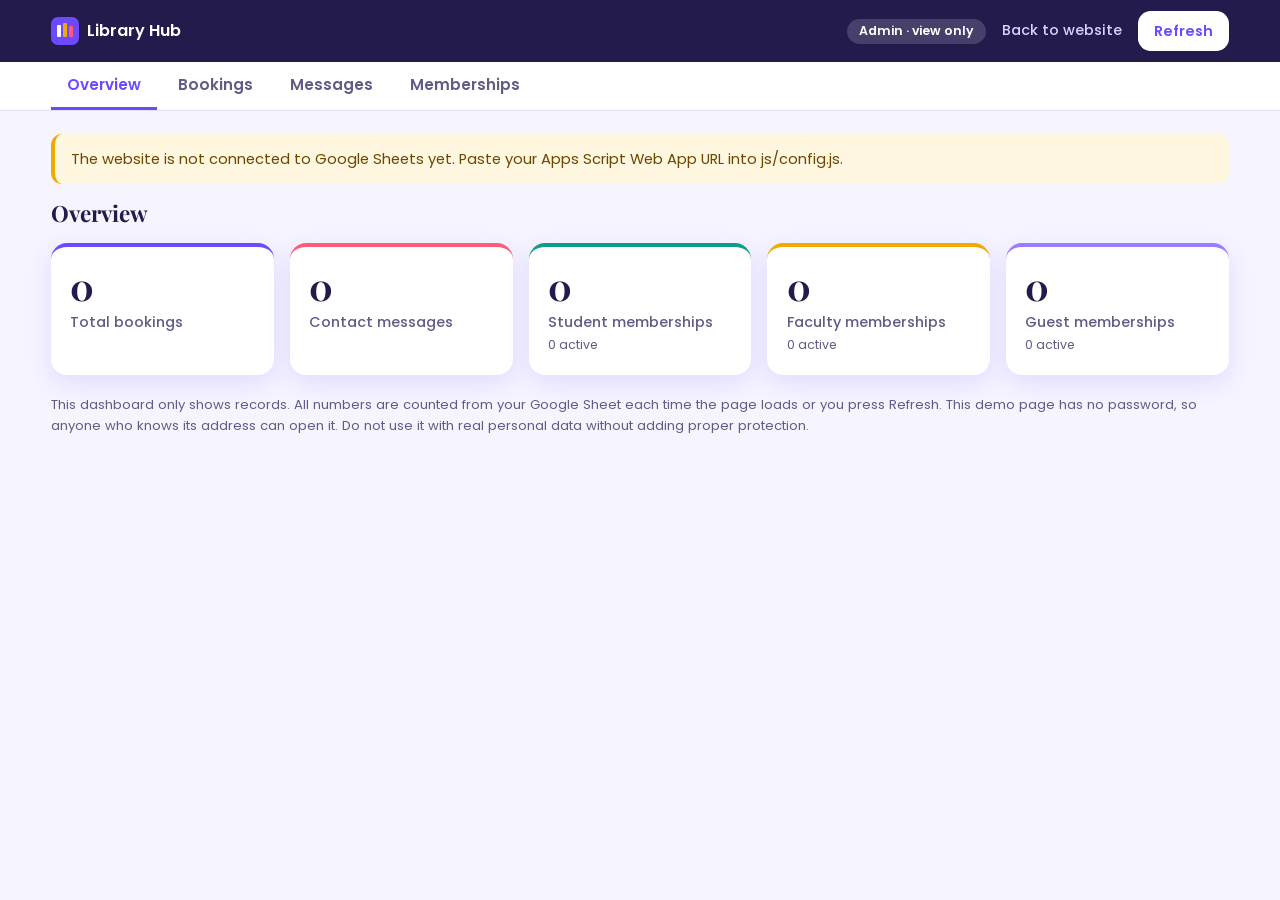
==== admin.html @ c9986a40 "Add files via upload" ====
<!DOCTYPE html>
<html lang="en">
<head>
<meta charset="UTF-8">
<meta name="viewport" content="width=device-width, initial-scale=1">
<meta name="theme-color" content="#241b4d">
<meta name="robots" content="noindex">
<title>Admin Dashboard – Library Hub</title>
<link rel="icon" href="images/favicon.svg" type="image/svg+xml">
<link rel="preconnect" href="https://fonts.googleapis.com">
<link rel="preconnect" href="https://fonts.gstatic.com" crossorigin>
<link href="https://fonts.googleapis.com/css2?family=Playfair+Display:wght@600;700&family=Poppins:wght@400;500;600&display=swap" rel="stylesheet">
<link rel="stylesheet" href="css/style.css">
<link rel="stylesheet" href="css/admin.css">
</head>
<body class="admin">

<header class="admin-top">
  <div class="row">
    <a class="brand" href="index.html"><svg width="28" height="28" viewBox="0 0 28 28" role="img" aria-label="Library Hub logo"><rect width="28" height="28" rx="7" fill="#6d4aff"/><rect x="6" y="8" width="4" height="12" rx="1" fill="#fff"/><rect x="12" y="6" width="4" height="14" rx="1" fill="#f2a900"/><rect x="18" y="9" width="4" height="11" rx="1" fill="#ff5c7a"/></svg>Library Hub</a>
    <span class="badge">Admin · view only</span>
    <a class="home-link" href="index.html">Back to website</a>
    <button class="btn light" type="button" id="refresh-btn"><span class="spinner" style="border-color:rgba(109,74,255,.3);border-top-color:#6d4aff" aria-hidden="true"></span><span class="label">Refresh</span></button>
  </div>
</header>

<nav class="tabs" aria-label="Dashboard sections">
  <div class="row" role="tablist">
    <button class="tab" role="tab" data-tab="overview" aria-selected="true" type="button">Overview</button>
    <button class="tab" role="tab" data-tab="bookings" aria-selected="false" type="button">Bookings</button>
    <button class="tab" role="tab" data-tab="contacts" aria-selected="false" type="button">Messages</button>
    <button class="tab" role="tab" data-tab="memberships" aria-selected="false" type="button">Memberships</button>
  </div>
</nav>

<main class="admin-main" id="main">
  <div id="load-alert" class="alert" role="alert"></div>

  <!-- A. Overview -->
  <section class="panel active" id="panel-overview" aria-labelledby="ov-h">
    <div class="panel-head"><h2 id="ov-h">Overview</h2><span class="loaded-at"></span></div>
    <div class="stats">
      <div class="stat"><span class="num" id="stat-bookings">–</span><span class="what">Total bookings</span></div>
      <div class="stat"><span class="num" id="stat-contacts">–</span><span class="what">Contact messages</span></div>
      <div class="stat"><span class="num" id="stat-students">–</span><span class="what">Student memberships</span><span class="sub" id="sub-students"></span></div>
      <div class="stat"><span class="num" id="stat-faculty">–</span><span class="what">Faculty memberships</span><span class="sub" id="sub-faculty"></span></div>
      <div class="stat"><span class="num" id="stat-guests">–</span><span class="what">Guest memberships</span><span class="sub" id="sub-guests"></span></div>
    </div>
    <p class="note">This dashboard only shows records. All numbers are counted from your Google Sheet each time the page loads or you press Refresh.
      This demo page has no password, so anyone who knows its address can open it. Do not use it with real personal data without adding proper protection.</p>
  </section>

  <!-- B. Bookings -->
  <section class="panel" id="panel-bookings" aria-labelledby="bk-h">
    <div class="panel-head">
      <h2 id="bk-h">Booking records</h2>
      <button class="btn" type="button" id="dl-bookings">Download Bookings CSV</button>
    </div>
    <div class="card">
      <div class="toolbar">
        <label>Student name<input type="text" id="b-name" placeholder="Search by name"></label>
        <label>Registration number<input type="text" id="b-reg" placeholder="Search by number" inputmode="numeric"></label>
        <label>Booking date<input type="date" id="b-date"></label>
        <button class="btn ghost full" type="button" id="b-clear">Clear filters</button>
      </div>
      <p class="count" id="b-count" aria-live="polite"></p>
      <div class="tw"><table class="stack"><thead><tr><th scope="col">Booking ID</th><th scope="col">Student name</th><th scope="col">Registration no.</th><th scope="col">Email</th><th scope="col">Phone</th><th scope="col">Department</th><th scope="col">Date</th><th scope="col">Time slot</th><th scope="col">Seat</th><th scope="col">People</th></tr></thead><tbody id="b-body"><tr><td class="skeleton" colspan="10">Loading records…</td></tr></tbody></table></div>
    </div>
  </section>

  <!-- C. Contacts -->
  <section class="panel" id="panel-contacts" aria-labelledby="ct-h">
    <div class="panel-head">
      <h2 id="ct-h">Contact submissions</h2>
      <button class="btn" type="button" id="dl-contacts">Download Contacts CSV</button>
    </div>
    <div class="card">
      <div class="toolbar"><label class="full">Name or email<input type="text" id="c-search" placeholder="Search by name or email"></label></div>
      <p class="count" id="c-count" aria-live="polite"></p>
      <div class="tw"><table class="stack"><thead><tr><th scope="col">Message ID</th><th scope="col">Name</th><th scope="col">Email</th><th scope="col">Phone</th><th scope="col">Subject</th><th scope="col">Message</th><th scope="col">Submitted</th></tr></thead><tbody id="c-body"><tr><td class="skeleton" colspan="7">Loading records…</td></tr></tbody></table></div>
    </div>
  </section>

  <!-- D. Memberships -->
  <section class="panel" id="panel-memberships" aria-labelledby="mb-h">
    <div class="panel-head">
      <h2 id="mb-h">Membership overview</h2>
      <button class="btn" type="button" id="dl-memberships">Download Memberships CSV</button>
    </div>
    <div class="card">
      <p class="count" id="m-count" aria-live="polite"></p>
      <div class="tw"><table class="stack"><thead><tr><th scope="col">Membership ID</th><th scope="col">Name</th><th scope="col">Registration no.</th><th scope="col">Email</th><th scope="col">Type</th><th scope="col">Start date</th><th scope="col">Expiry date</th><th scope="col">Status</th></tr></thead><tbody id="m-body"><tr><td class="skeleton" colspan="8">Loading records…</td></tr></tbody></table></div>
    </div>
  </section>
</main>

<script src="js/config.js"></script>
<script src="js/main.js"></script>
<script src="js/admin.js"></script>
</body>
</html>
---- css/style.css ----
/* =====================================================================
   Library Hub – main stylesheet (used by every public page)
   Sections: 1 Variables  2 Base  3 Header & mobile menu  4 Hero
             5 Layout & cards  6 Forms  7 Seat map  8 Tables
             9 Alerts & confirmation  10 Footer  11 Animations  12 Responsive
   ===================================================================== */

/* 1. Variables – change the brand colours here */
:root{
  --ink:#241b4d; --muted:#625b86; --bg:#f6f4ff; --card:#ffffff; --line:#e4e0f5;
  --violet:#6d4aff; --teal:#0f9d8a; --pink:#ff5c7a; --gold:#f2a900;
  --radius:1rem; --shadow:0 .5rem 1.5rem rgba(109,74,255,.14);
  color-scheme:light;
}

/* 2. Base */
*,*::before,*::after{box-sizing:border-box}
html{scroll-behavior:smooth;scroll-padding-top:5rem;-webkit-text-size-adjust:100%}
body{margin:0;font:400 1rem/1.65 "Poppins",system-ui,sans-serif;color:var(--ink);background:var(--bg);overflow-x:hidden}
h1,h2,h3{font-family:"Playfair Display",Georgia,serif;line-height:1.2;margin:0 0 .6em}
h2{font-size:1.7rem}h3{font-size:1.2rem}
p{margin:0 0 1em}
a{color:var(--violet);font-weight:500}
img{max-width:100%;display:block}
::selection{background:var(--violet);color:#fff}
.skip{position:absolute;left:-999px;top:0}
.skip:focus{left:1rem;top:1rem;z-index:200;background:#fff;padding:.5rem 1rem;border-radius:.5rem}
:focus-visible{outline:.2rem solid var(--gold);outline-offset:.2rem}
li::marker{color:var(--violet);font-weight:700}
mark{background:#ffe9a8;padding:0 .2em;border-radius:.2em;color:inherit}
.muted{color:var(--muted)}
.small{font-size:.85rem}

/* 3. Header and mobile menu */
.site-header{position:sticky;top:0;z-index:50;background:rgba(36,27,77,.96);padding-top:env(safe-area-inset-top,0px)}
.bar{display:flex;flex-wrap:wrap;justify-content:space-between;align-items:center;gap:.4rem 1.5rem;max-width:68rem;margin:0 auto;padding:.7rem 1.2rem}
.brand{display:flex;align-items:center;gap:.5rem;color:#fff;font-weight:600;text-decoration:none}
.site-header ul{display:flex;flex-wrap:wrap;gap:.3rem 1.4rem;list-style:none;margin:0;padding:0}
.site-header li a{position:relative;display:inline-block;padding:.3rem 0;color:#fff;text-decoration:none;font-size:.92rem}
.site-header li a::after{content:"";position:absolute;left:0;bottom:0;width:0;height:.15rem;background:var(--gold);transition:width .3s}
.site-header li a:hover::after,.site-header li a[aria-current="page"]::after{width:100%}
/* Admin Portal link: purple pill so it stands out from the normal links */
.site-header li a.nav-admin{padding:.3rem 1rem;border-radius:2rem;background:linear-gradient(135deg,#6d4aff,#9b72ff);font-weight:600;box-shadow:0 .1rem .6rem rgba(109,74,255,.5);transition:filter .2s,transform .2s}
.site-header li a.nav-admin::after{display:none}
.site-header li a.nav-admin:hover{filter:brightness(1.12);transform:translateY(-.06rem)}
.site-header li a.nav-admin[aria-current="page"]{outline:.15rem solid var(--gold);outline-offset:.1rem}
.nav-toggle{display:none;width:2.75rem;height:2.75rem;padding:0;border:0;border-radius:.6rem;background:rgba(255,255,255,.12);cursor:pointer}
.nav-toggle span{display:block;width:1.3rem;height:.15rem;margin:.28rem auto;border-radius:1px;background:#fff;transition:transform .25s,opacity .25s}
.nav-toggle[aria-expanded="true"] span:nth-child(1){transform:translateY(.43rem) rotate(45deg)}
.nav-toggle[aria-expanded="true"] span:nth-child(2){opacity:0}
.nav-toggle[aria-expanded="true"] span:nth-child(3){transform:translateY(-.43rem) rotate(-45deg)}

/* 4. Hero (home) and page banner (other pages) */
.hero{position:relative;overflow:hidden;color:#fff;padding:4.5rem 1.2rem 7rem;
  background:linear-gradient(135deg,rgba(60,30,200,.9),rgba(109,74,255,.75) 55%,rgba(192,132,252,.55)),url("../images/hero.jpg") center/cover no-repeat,#5b3df0}
.hero .inner{position:relative;max-width:68rem;margin:0 auto}
.hero h1{font-size:3rem;max-width:14ch;animation:up .8s both}
.hero p{max-width:34rem;animation:up .8s .15s both}
.hero svg{position:absolute;right:0;bottom:-2rem;width:12rem;animation:float 4s ease-in-out infinite}
.page-hero{padding:3rem 1.2rem 6rem}
.page-hero h1{font-size:2.4rem;max-width:none}
.btns{display:flex;flex-wrap:wrap;gap:.8rem;margin-top:1.4rem}
.btn{display:inline-flex;align-items:center;justify-content:center;gap:.5rem;min-height:2.9rem;padding:.7rem 1.4rem;border:0;border-radius:.8rem;background:var(--violet);color:#fff;font:600 1rem "Poppins",sans-serif;text-decoration:none;cursor:pointer;transition:transform .2s,filter .2s}
.btn:hover{transform:translateY(-.2rem);filter:brightness(1.1)}
.btn:active{transform:scale(.97)}
.btn.light{background:#fff;color:var(--violet)}
.btn.ghost{background:transparent;color:var(--ink);border:.1rem solid var(--line)}
.btn.outline-light{background:transparent;color:#fff;border:.1rem solid rgba(255,255,255,.7)}
.btn[disabled]{opacity:.65;cursor:not-allowed;transform:none;filter:none}
.facts{display:flex;flex-wrap:wrap;gap:1rem;margin:2rem 0 0}
.facts div{padding:.6rem 1.1rem;border-radius:.8rem;background:rgba(255,255,255,.16)}
.facts dt{font-size:.78rem;opacity:.9}
.facts dd{margin:0;font-size:1.6rem;font-weight:600}

/* 5. Layout and cards */
main{position:relative;display:grid;gap:1.5rem;max-width:68rem;margin:-3.5rem auto 0;padding:0 1.2rem 3rem}
.card{background:var(--card);border-radius:var(--radius);padding:1.6rem;box-shadow:var(--shadow);min-width:0}
.two{display:grid;grid-template-columns:2fr 1fr;gap:1.8rem}
.two aside{padding:1.2rem;border-radius:.8rem;background:var(--bg);align-self:start}
.grid-auto{display:grid;gap:1rem;grid-template-columns:repeat(auto-fit,minmax(15rem,1fr))}
.mini{padding:1.1rem;border:.1rem solid var(--line);border-radius:.8rem;background:#fff}
.mini h3{font-size:1.05rem;margin-bottom:.3em}
.mini p{margin:0;font-size:.92rem;color:var(--muted)}
blockquote{margin:1.2rem 0;padding:.6rem 1rem;border-left:.3rem solid var(--gold);background:var(--bg);font-style:italic}
blockquote p{margin:0}blockquote footer{font-size:.85rem;font-style:normal}
.lead{font-size:1.08rem;color:var(--muted);max-width:44rem}
.cta{display:flex;flex-wrap:wrap;align-items:center;justify-content:space-between;gap:1rem;color:#fff;background:linear-gradient(135deg,#3c1ec8,#6d4aff)}
.cta h2{margin:0}.cta p{margin:.3rem 0 0;opacity:.92}
.cta .btns{margin:0}

/* Photo gallery (home) */
.gallery{display:grid;gap:.9rem;grid-template-columns:repeat(4,1fr);grid-template-areas:"a a b c" "a a d d"}
.gallery figure{position:relative;overflow:hidden;min-height:11rem;margin:0;border-radius:.8rem;background:linear-gradient(135deg,#6d4aff,#c084fc)}
.gallery figure:nth-child(1){grid-area:a}.gallery figure:nth-child(2){grid-area:b}
.gallery figure:nth-child(3){grid-area:c}.gallery figure:nth-child(4){grid-area:d}
.gallery img{position:absolute;inset:0;width:100%;height:100%;object-fit:cover;color:transparent;transition:transform .6s}
.gallery figure:hover img{transform:scale(1.08)}
.gallery figcaption{position:absolute;left:0;right:0;bottom:0;padding:1.6rem .8rem .6rem;color:#fff;font-weight:600;font-size:.9rem;background:linear-gradient(transparent,rgba(36,27,77,.85))}

/* Space cards (spaces page) */
.space{display:grid;grid-template-columns:1fr 1fr;gap:1.6rem;align-items:center}
.space:nth-of-type(even) img{order:2}
.space img{width:100%;aspect-ratio:16/9;object-fit:cover;border-radius:.8rem}
.space ul{margin:.6rem 0 0;padding-left:1.2rem}
.chips{display:flex;flex-wrap:wrap;gap:.5rem;margin:.6rem 0}
.chip{padding:.15rem .8rem;border-radius:2rem;background:var(--bg);font-size:.82rem;font-weight:600;color:var(--violet)}

/* SVG floor plan */
.plan{margin:1.2rem 0 0}
.plan svg{width:100%;max-width:34rem;height:auto}
.plan rect{fill:#e9e3ff;stroke:var(--violet);stroke-width:2;transition:fill .3s}
.plan g:hover rect{fill:#cfc4ff}
.plan text{text-anchor:middle;font:600 14px "Poppins",sans-serif;fill:var(--ink)}

/* Membership cards */
.plans{display:grid;gap:1.2rem;grid-template-columns:repeat(3,1fr)}
.plan-card{display:flex;flex-direction:column;padding:1.5rem;border:.1rem solid var(--line);border-radius:var(--radius);background:#fff}
.plan-card.featured{border-color:var(--violet);box-shadow:var(--shadow)}
.plan-card h3{font-size:1.4rem;margin-bottom:.1em}
.price{margin:.4rem 0 1rem;font:600 2rem "Playfair Display",serif;color:var(--violet)}
.price small{font:400 .85rem "Poppins",sans-serif;color:var(--muted)}
.plan-card dl{margin:0}
.plan-card dl div{display:flex;justify-content:space-between;gap:1rem;padding:.55rem 0;border-top:.1rem solid var(--line)}
.plan-card dt{color:var(--muted);font-size:.92rem}.plan-card dd{margin:0;font-weight:600;text-align:right}
.plan-card p:not(.price){margin:1rem 0 0;font-size:.88rem;color:var(--muted)}

/* Contact details */
.info{display:grid;gap:1.5rem;grid-template-columns:1fr 1fr}
.info address{font-style:normal}
.placeholder{padding:0 .3em;border-radius:.2em;background:#ffe9a8}
details{padding:.8rem 0;border-top:.1rem solid var(--line)}
summary{cursor:pointer;font-weight:600}

/* 6. Forms */
.fgrid{display:grid;grid-template-columns:1fr 1fr;gap:0 1rem}
.span2{grid-column:1/-1}
fieldset{min-width:0;margin:0 0 1rem;padding:1rem;border:.1rem solid var(--line);border-radius:.8rem}
legend{padding:0 .4rem;font-weight:600;color:var(--violet)}
label.f{display:flex;flex-direction:column;gap:.3rem;margin-bottom:.9rem;font-size:.85rem;font-weight:500;color:var(--muted)}
label.f .req,.req{color:var(--pink)}
input[type="text"],input[type="email"],input[type="tel"],input[type="date"],input[type="number"],select,textarea{
  width:100%;min-height:2.9rem;font:inherit;font-size:1rem;color:var(--ink);padding:.65rem .8rem;border:.1rem solid var(--line);border-radius:.6rem;background:var(--bg);transition:border-color .2s,box-shadow .2s}
textarea{resize:vertical}
input:focus,select:focus,textarea:focus{border-color:var(--violet);box-shadow:0 0 0 .2rem rgba(109,74,255,.2);outline:0}
input.invalid,select.invalid,textarea.invalid{border-color:var(--pink);background:#fff6f8}
::placeholder{color:#9c97b8}
input[type="radio"],input[type="checkbox"]{accent-color:var(--violet);width:1.15rem;height:1.15rem}
.err{min-height:0;font-size:.8rem;font-weight:500;color:#b01e45}
.err:empty{display:none}
.inline{display:flex;flex-wrap:wrap;gap:.6rem 1.2rem;font-size:.9rem}
.inline label{display:flex;align-items:center;gap:.5rem;cursor:pointer;min-height:2.2rem}
.hp{position:absolute;left:-9999px;height:0;overflow:hidden}   /* hidden spam-trap field */
.spinner{display:none;width:1.1rem;height:1.1rem;border:.18rem solid rgba(255,255,255,.4);border-top-color:#fff;border-radius:50%;animation:spin .7s linear infinite}
.btn.loading .spinner{display:inline-block}

/* 7. Seat map (radio buttons restyled with :checked and :disabled) */
.zone{margin:0 0 1rem;padding-left:.8rem;border-left:.25rem solid var(--violet)}
.zone h3{font-size:1rem}
.grid6{display:grid;grid-template-columns:repeat(6,minmax(0,4rem));gap:.7rem}
.seat{cursor:pointer}
.seat input{position:absolute;opacity:0}
.seat span{position:relative;display:grid;place-items:center;aspect-ratio:1;border-radius:.8rem .8rem .4rem .4rem;background:var(--teal);color:#fff;font-weight:600;font-size:.9rem;animation:pop .4s both;transition:transform .15s}
.seat span::before{content:"";position:absolute;top:-.3rem;left:20%;right:20%;height:.35rem;border-radius:.35rem .35rem 0 0;background:inherit;opacity:.6}
.seat:hover span{transform:translateY(-.2rem)}
.seat input:checked+span{background:var(--pink);animation:pulse 1.6s infinite}
.seat input:focus-visible+span{outline:.2rem solid var(--gold)}
.seat input:disabled+span{background:repeating-linear-gradient(45deg,var(--line),var(--line) .3rem,#fff .3rem,#fff .55rem);color:var(--muted);cursor:not-allowed;animation:none}
.seat:has(input:disabled){cursor:not-allowed}
.legend{display:flex;flex-wrap:wrap;gap:1rem;margin:.4rem 0 0;font-size:.8rem;color:var(--muted)}
.dot{display:inline-block;width:.8rem;height:.8rem;margin-right:.3rem;border-radius:.2rem}
.seat-status{min-height:1.4rem;margin:0 0 .6rem;font-size:.85rem;color:var(--muted)}

/* 8. Tables */
.tw{overflow-x:auto;margin-bottom:1.2rem;-webkit-overflow-scrolling:touch}
table{width:100%;border-collapse:collapse;font-size:.9rem}
caption{padding-bottom:.5rem;text-align:left;font-weight:600}
th,td{padding:.65rem .8rem;border-bottom:.1rem solid var(--line);text-align:left}
thead th{background:var(--bg);font-size:.82rem;color:var(--muted);white-space:nowrap}
tbody tr:nth-child(even){background:#faf9ff}
tbody tr:hover{background:var(--bg)}
tfoot td{font-size:.8rem;color:var(--muted)}

/* 9. Alerts and confirmation */
.alert{display:none;margin:0 0 1rem;padding:.8rem 1rem;border-radius:.7rem;font-size:.92rem;border-left:.3rem solid}
.alert.show{display:block}
.alert.error{background:#fff0f3;border-color:var(--pink);color:#8f1737}
.alert.ok{background:#e6f8f3;border-color:var(--teal);color:#0b6e60}
.alert.info{background:#fff7e0;border-color:var(--gold);color:#6b4700}
.confirm{text-align:center;padding:2rem 1.4rem}
.confirm .tick{display:grid;place-items:center;width:3.6rem;height:3.6rem;margin:0 auto 1rem;border-radius:50%;background:var(--teal);color:#fff;font-size:1.8rem;animation:pop .5s both}
.confirm .code{display:inline-block;margin:.4rem 0 1.2rem;padding:.5rem 1.2rem;border:.12rem dashed var(--violet);border-radius:.7rem;font:600 1.3rem/1.3 "Poppins",sans-serif;letter-spacing:.04em;color:var(--violet);word-break:break-all}
.confirm dl{display:grid;grid-template-columns:auto 1fr;gap:.4rem 1.2rem;max-width:22rem;margin:0 auto 1.4rem;text-align:left}
.confirm dt{color:var(--muted)}.confirm dd{margin:0;font-weight:600}
.confirm .btns{justify-content:center}
[hidden]{display:none!important}

/* 10. Footer */
.top{position:fixed;right:1rem;bottom:calc(1rem + env(safe-area-inset-bottom,0px));z-index:40;width:2.8rem;height:2.8rem;display:grid;place-items:center;border-radius:50%;background:var(--violet);color:#fff;text-decoration:none;box-shadow:var(--shadow);transition:transform .2s}
.top:hover{transform:translateY(-.3rem)}
footer.site{padding:2.2rem 1.2rem calc(1.5rem + env(safe-area-inset-bottom,0px));background:#241b4d;color:#d9d2ff}
.fcols{display:grid;grid-template-columns:repeat(auto-fit,minmax(11rem,1fr));gap:1.5rem;max-width:68rem;margin:0 auto 1.2rem}
footer.site h3{color:#fff;font-size:1rem}
footer.site a{display:block;padding:.15rem 0;color:#d9d2ff;text-decoration:none;font-size:.9rem}
footer.site a:hover{color:#fff;text-decoration:underline}
footer.site address{font-style:normal;font-size:.9rem}
footer.site small{display:block;max-width:68rem;margin:0 auto;color:#9c93cf}

/* 11. Animations */
@keyframes up{from{opacity:0;transform:translateY(1rem)}to{opacity:1;transform:none}}
@keyframes pop{from{opacity:0;transform:scale(.5)}to{opacity:1;transform:none}}
@keyframes float{0%,100%{transform:translateY(0)}50%{transform:translateY(-.6rem)}}
@keyframes pulse{0%,100%{box-shadow:0 0 0 .2rem #fff,0 0 0 .4rem var(--pink)}50%{box-shadow:0 0 0 .2rem #fff,0 0 0 .8rem rgba(255,92,122,.3)}}
@keyframes spin{to{transform:rotate(360deg)}}

/* 12. Responsive: tablets then phones */
@media (max-width:900px){
  .two,.space,.info{grid-template-columns:1fr}
  .space:nth-of-type(even) img{order:0}
  .plans{grid-template-columns:1fr}
  .hero svg{display:none}
}
@media (max-width:820px){
  .nav-toggle{display:block}
  .site-header nav{display:none;flex-basis:100%;padding-bottom:.6rem}
  .site-header nav.open{display:block}
  .site-header ul{flex-direction:column;gap:0}
  .site-header li a{display:block;padding:.8rem .2rem;border-top:.1rem solid rgba(255,255,255,.12);font-size:1rem}
  .site-header li a::after{display:none}
  .site-header li a[aria-current="page"]{color:var(--gold)}
  .site-header li a.nav-admin{margin-top:.6rem;padding:.75rem 1rem;border:0;border-radius:.7rem;text-align:center;color:#fff;transform:none}
  .site-header li a.nav-admin:hover{filter:none;transform:none}
}
@media (max-width:600px){
  .hero{padding:2.6rem 1.2rem 6rem}.hero h1{font-size:2.2rem}
  .page-hero h1{font-size:1.9rem}
  .card{padding:1.2rem}
  h2{font-size:1.45rem}
  .fgrid{grid-template-columns:1fr}
  .gallery{grid-template-columns:1fr 1fr;grid-template-areas:none}
  .gallery figure:nth-child(n){grid-area:auto;min-height:9rem}
  .grid6{grid-template-columns:repeat(4,1fr)}
  .btns .btn{flex:1 1 100%}
  .facts div{flex:1 1 40%}
}
@media (prefers-reduced-motion:reduce){*{animation:none!important;transition:none!important}html{scroll-behavior:auto}}
---- css/admin.css ----
/* =====================================================================
   admin.css – extra styles for the admin dashboard (loads AFTER style.css)
   Phones: tables become stacked cards. Laptops: normal tables.
   ===================================================================== */
body.admin{background:var(--bg)}

/* Top bar */
.admin-top{position:sticky;top:0;z-index:50;background:#241b4d;color:#fff;padding-top:env(safe-area-inset-top,0px)}
.admin-top .row{display:flex;flex-wrap:wrap;align-items:center;gap:.6rem 1rem;max-width:76rem;margin:0 auto;padding:.7rem 1.2rem}
.admin-top .brand{margin-right:auto}
.badge{padding:.15rem .75rem;border-radius:2rem;background:rgba(255,255,255,.16);font-size:.78rem;font-weight:600}
.admin-top .btn{min-height:2.5rem;padding:.4rem 1rem;font-size:.9rem}
.admin-top .home-link{color:#d9d2ff;font-size:.9rem;text-decoration:none}
.admin-top .home-link:hover{color:#fff;text-decoration:underline}

/* Tabs */
.tabs{background:#fff;border-bottom:.1rem solid var(--line)}
.tabs .row{display:flex;gap:.3rem;max-width:76rem;margin:0 auto;padding:0 1.2rem;overflow-x:auto;-webkit-overflow-scrolling:touch}
.tab{flex:0 0 auto;min-height:3rem;padding:.6rem 1rem;border:0;border-bottom:.2rem solid transparent;background:none;font:600 .95rem "Poppins",sans-serif;color:var(--muted);cursor:pointer;white-space:nowrap}
.tab:hover{color:var(--violet)}
.tab[aria-selected="true"]{color:var(--violet);border-bottom-color:var(--violet)}

/* Content area */
.admin-main{display:block;max-width:76rem;margin:0 auto;padding:1.4rem 1.2rem 3rem}
.panel{display:none}
.panel.active{display:block}
.panel>.card+.card{margin-top:1.2rem}
.panel-head{display:flex;flex-wrap:wrap;align-items:center;justify-content:space-between;gap:.8rem;margin-bottom:1rem}
.panel-head h2{margin:0;font-size:1.4rem}
.panel-head p{margin:0}
.loaded-at{font-size:.82rem;color:var(--muted)}

/* Overview numbers */
.stats{display:grid;gap:1rem;grid-template-columns:repeat(auto-fit,minmax(11rem,1fr))}
.stat{padding:1.2rem;border-radius:var(--radius);background:#fff;box-shadow:var(--shadow);border-top:.25rem solid var(--violet)}
.stat:nth-child(2){border-top-color:var(--pink)}
.stat:nth-child(3){border-top-color:var(--teal)}
.stat:nth-child(4){border-top-color:var(--gold)}
.stat:nth-child(5){border-top-color:#9b7bff}
.stat .num{display:block;font:700 2.3rem/1.1 "Playfair Display",serif;color:var(--ink)}
.stat .what{display:block;margin-top:.3rem;font-size:.9rem;font-weight:500;color:var(--muted)}
.stat .sub{display:block;font-size:.78rem;color:var(--muted)}

/* Search / filter toolbar */
.toolbar{display:grid;gap:.7rem;grid-template-columns:repeat(auto-fit,minmax(11rem,1fr));margin-bottom:1rem}
.toolbar label{display:flex;flex-direction:column;gap:.25rem;font-size:.8rem;font-weight:500;color:var(--muted)}
.toolbar .btn{align-self:end}
.count{margin:0 0 .6rem;font-size:.85rem;color:var(--muted)}
.empty{padding:2rem 1rem;text-align:center;color:var(--muted)}
.nowrap{white-space:nowrap}
.msg-cell{min-width:16rem;max-width:26rem;white-space:pre-wrap;word-break:break-word}
.status-pill{display:inline-block;padding:.1rem .7rem;border-radius:2rem;font-size:.75rem;font-weight:600;background:var(--bg);color:var(--muted)}
.status-pill.active{background:#d9f5ee;color:#0b6e60}
.status-pill.expired{background:#ffe0e6;color:#b01e45}
.note{margin-top:1.2rem;font-size:.82rem;color:var(--muted)}
.skeleton{padding:2rem;text-align:center;color:var(--muted)}

/* Phones: each table row becomes a card, labels come from data-label */
@media (max-width:760px){
  .admin-main{padding:1rem .8rem 3rem}
  .admin-top .home-link{display:none}
  table.stack,table.stack tbody,table.stack tr,table.stack td{display:block;width:100%}
  table.stack thead{position:absolute;left:-9999px}
  table.stack tr{margin-bottom:.8rem;padding:.4rem .9rem;border:.1rem solid var(--line);border-radius:.8rem;background:#fff!important}
  table.stack td{display:flex;justify-content:space-between;gap:1rem;padding:.45rem 0;border-bottom:.1rem solid var(--line);text-align:right;word-break:break-word}
  table.stack td:last-child{border-bottom:0}
  table.stack td::before{content:attr(data-label);flex:0 0 38%;font-size:.78rem;font-weight:600;text-align:left;color:var(--muted)}
  .msg-cell{min-width:0;max-width:none}
  .toolbar{grid-template-columns:1fr}
  .tab{padding:.6rem .8rem;font-size:.9rem}
  .nowrap{white-space:normal}
  .stats{grid-template-columns:1fr 1fr}
  .stat .num{font-size:1.9rem}
}
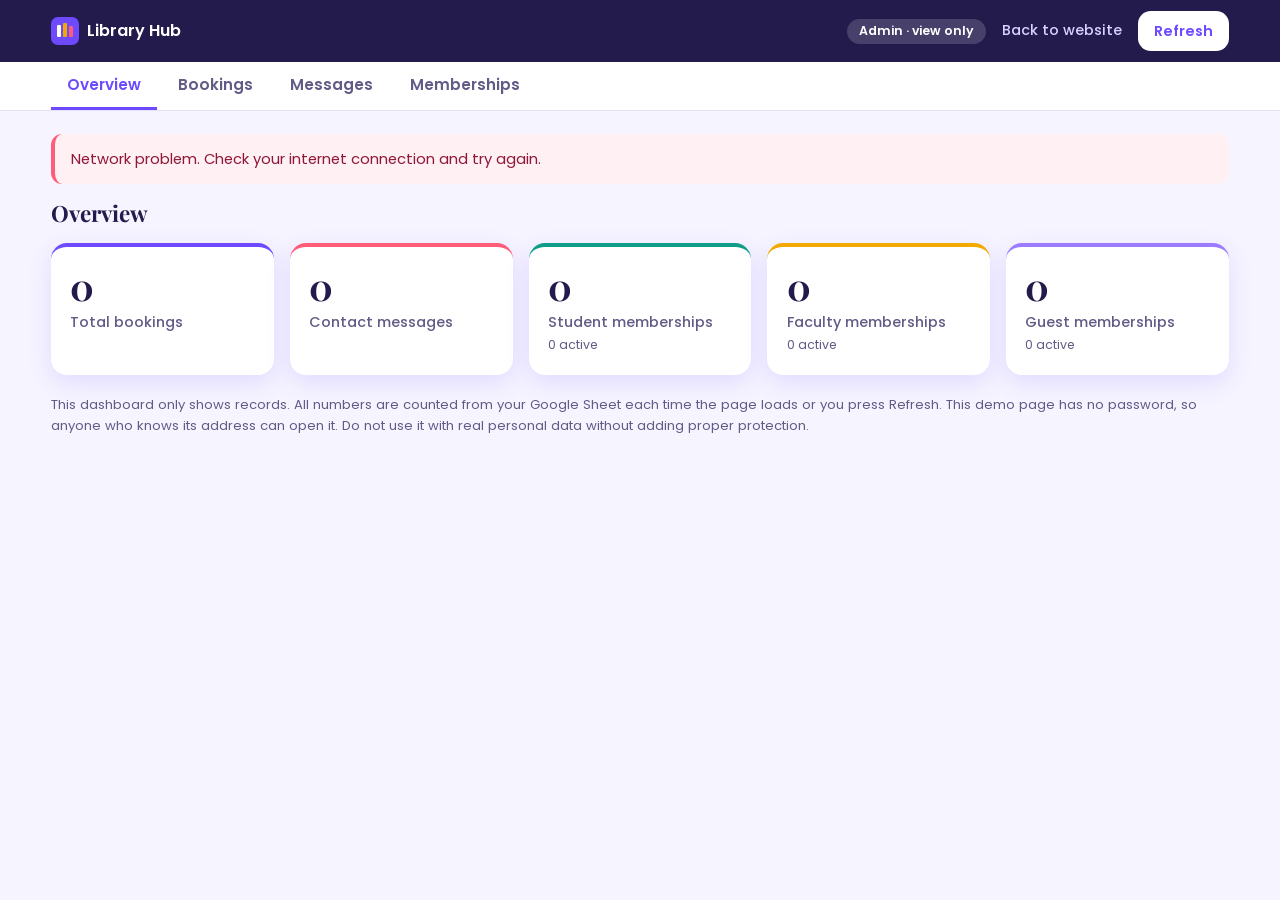
==== commit f2df55c7: "Add files via upload" ====
--- a/admin.html
+++ b/admin.html
@@ -36,7 +36,7 @@
 <main class="admin-main" id="main">
   <div id="load-alert" class="alert" role="alert"></div>
 
-  <!-- A. Overview -->
+  
   <section class="panel active" id="panel-overview" aria-labelledby="ov-h">
     <div class="panel-head"><h2 id="ov-h">Overview</h2><span class="loaded-at"></span></div>
     <div class="stats">
@@ -50,7 +50,7 @@
       This demo page has no password, so anyone who knows its address can open it. Do not use it with real personal data without adding proper protection.</p>
   </section>
 
-  <!-- B. Bookings -->
+  
   <section class="panel" id="panel-bookings" aria-labelledby="bk-h">
     <div class="panel-head">
       <h2 id="bk-h">Booking records</h2>
@@ -68,7 +68,7 @@
     </div>
   </section>
 
-  <!-- C. Contacts -->
+  
   <section class="panel" id="panel-contacts" aria-labelledby="ct-h">
     <div class="panel-head">
       <h2 id="ct-h">Contact submissions</h2>
@@ -81,7 +81,7 @@
     </div>
   </section>
 
-  <!-- D. Memberships -->
+  
   <section class="panel" id="panel-memberships" aria-labelledby="mb-h">
     <div class="panel-head">
       <h2 id="mb-h">Membership overview</h2>
--- a/css/style.css
+++ b/css/style.css
@@ -1,11 +1,6 @@
-/* =====================================================================
-   Library Hub – main stylesheet (used by every public page)
-   Sections: 1 Variables  2 Base  3 Header & mobile menu  4 Hero
-             5 Layout & cards  6 Forms  7 Seat map  8 Tables
-             9 Alerts & confirmation  10 Footer  11 Animations  12 Responsive
-   ===================================================================== */
-
-/* 1. Variables – change the brand colours here */
+
+
+
 :root{
   --ink:#241b4d; --muted:#625b86; --bg:#f6f4ff; --card:#ffffff; --line:#e4e0f5;
   --violet:#6d4aff; --teal:#0f9d8a; --pink:#ff5c7a; --gold:#f2a900;
@@ -13,7 +8,7 @@
   color-scheme:light;
 }
 
-/* 2. Base */
+
 *,*::before,*::after{box-sizing:border-box}
 html{scroll-behavior:smooth;scroll-padding-top:5rem;-webkit-text-size-adjust:100%}
 body{margin:0;font:400 1rem/1.65 "Poppins",system-ui,sans-serif;color:var(--ink);background:var(--bg);overflow-x:hidden}
@@ -31,7 +26,7 @@
 .muted{color:var(--muted)}
 .small{font-size:.85rem}
 
-/* 3. Header and mobile menu */
+
 .site-header{position:sticky;top:0;z-index:50;background:rgba(36,27,77,.96);padding-top:env(safe-area-inset-top,0px)}
 .bar{display:flex;flex-wrap:wrap;justify-content:space-between;align-items:center;gap:.4rem 1.5rem;max-width:68rem;margin:0 auto;padding:.7rem 1.2rem}
 .brand{display:flex;align-items:center;gap:.5rem;color:#fff;font-weight:600;text-decoration:none}
@@ -39,7 +34,7 @@
 .site-header li a{position:relative;display:inline-block;padding:.3rem 0;color:#fff;text-decoration:none;font-size:.92rem}
 .site-header li a::after{content:"";position:absolute;left:0;bottom:0;width:0;height:.15rem;background:var(--gold);transition:width .3s}
 .site-header li a:hover::after,.site-header li a[aria-current="page"]::after{width:100%}
-/* Admin Portal link: purple pill so it stands out from the normal links */
+
 .site-header li a.nav-admin{padding:.3rem 1rem;border-radius:2rem;background:linear-gradient(135deg,#6d4aff,#9b72ff);font-weight:600;box-shadow:0 .1rem .6rem rgba(109,74,255,.5);transition:filter .2s,transform .2s}
 .site-header li a.nav-admin::after{display:none}
 .site-header li a.nav-admin:hover{filter:brightness(1.12);transform:translateY(-.06rem)}
@@ -50,7 +45,7 @@
 .nav-toggle[aria-expanded="true"] span:nth-child(2){opacity:0}
 .nav-toggle[aria-expanded="true"] span:nth-child(3){transform:translateY(-.43rem) rotate(-45deg)}
 
-/* 4. Hero (home) and page banner (other pages) */
+
 .hero{position:relative;overflow:hidden;color:#fff;padding:4.5rem 1.2rem 7rem;
   background:linear-gradient(135deg,rgba(60,30,200,.9),rgba(109,74,255,.75) 55%,rgba(192,132,252,.55)),url("../images/hero.jpg") center/cover no-repeat,#5b3df0}
 .hero .inner{position:relative;max-width:68rem;margin:0 auto}
@@ -72,7 +67,7 @@
 .facts dt{font-size:.78rem;opacity:.9}
 .facts dd{margin:0;font-size:1.6rem;font-weight:600}
 
-/* 5. Layout and cards */
+
 main{position:relative;display:grid;gap:1.5rem;max-width:68rem;margin:-3.5rem auto 0;padding:0 1.2rem 3rem}
 .card{background:var(--card);border-radius:var(--radius);padding:1.6rem;box-shadow:var(--shadow);min-width:0}
 .two{display:grid;grid-template-columns:2fr 1fr;gap:1.8rem}
@@ -88,7 +83,7 @@
 .cta h2{margin:0}.cta p{margin:.3rem 0 0;opacity:.92}
 .cta .btns{margin:0}
 
-/* Photo gallery (home) */
+
 .gallery{display:grid;gap:.9rem;grid-template-columns:repeat(4,1fr);grid-template-areas:"a a b c" "a a d d"}
 .gallery figure{position:relative;overflow:hidden;min-height:11rem;margin:0;border-radius:.8rem;background:linear-gradient(135deg,#6d4aff,#c084fc)}
 .gallery figure:nth-child(1){grid-area:a}.gallery figure:nth-child(2){grid-area:b}
@@ -97,7 +92,7 @@
 .gallery figure:hover img{transform:scale(1.08)}
 .gallery figcaption{position:absolute;left:0;right:0;bottom:0;padding:1.6rem .8rem .6rem;color:#fff;font-weight:600;font-size:.9rem;background:linear-gradient(transparent,rgba(36,27,77,.85))}
 
-/* Space cards (spaces page) */
+
 .space{display:grid;grid-template-columns:1fr 1fr;gap:1.6rem;align-items:center}
 .space:nth-of-type(even) img{order:2}
 .space img{width:100%;aspect-ratio:16/9;object-fit:cover;border-radius:.8rem}
@@ -105,14 +100,14 @@
 .chips{display:flex;flex-wrap:wrap;gap:.5rem;margin:.6rem 0}
 .chip{padding:.15rem .8rem;border-radius:2rem;background:var(--bg);font-size:.82rem;font-weight:600;color:var(--violet)}
 
-/* SVG floor plan */
+
 .plan{margin:1.2rem 0 0}
 .plan svg{width:100%;max-width:34rem;height:auto}
 .plan rect{fill:#e9e3ff;stroke:var(--violet);stroke-width:2;transition:fill .3s}
 .plan g:hover rect{fill:#cfc4ff}
 .plan text{text-anchor:middle;font:600 14px "Poppins",sans-serif;fill:var(--ink)}
 
-/* Membership cards */
+
 .plans{display:grid;gap:1.2rem;grid-template-columns:repeat(3,1fr)}
 .plan-card{display:flex;flex-direction:column;padding:1.5rem;border:.1rem solid var(--line);border-radius:var(--radius);background:#fff}
 .plan-card.featured{border-color:var(--violet);box-shadow:var(--shadow)}
@@ -124,14 +119,14 @@
 .plan-card dt{color:var(--muted);font-size:.92rem}.plan-card dd{margin:0;font-weight:600;text-align:right}
 .plan-card p:not(.price){margin:1rem 0 0;font-size:.88rem;color:var(--muted)}
 
-/* Contact details */
+
 .info{display:grid;gap:1.5rem;grid-template-columns:1fr 1fr}
 .info address{font-style:normal}
 .placeholder{padding:0 .3em;border-radius:.2em;background:#ffe9a8}
 details{padding:.8rem 0;border-top:.1rem solid var(--line)}
 summary{cursor:pointer;font-weight:600}
 
-/* 6. Forms */
+
 .fgrid{display:grid;grid-template-columns:1fr 1fr;gap:0 1rem}
 .span2{grid-column:1/-1}
 fieldset{min-width:0;margin:0 0 1rem;padding:1rem;border:.1rem solid var(--line);border-radius:.8rem}
@@ -149,11 +144,11 @@
 .err:empty{display:none}
 .inline{display:flex;flex-wrap:wrap;gap:.6rem 1.2rem;font-size:.9rem}
 .inline label{display:flex;align-items:center;gap:.5rem;cursor:pointer;min-height:2.2rem}
-.hp{position:absolute;left:-9999px;height:0;overflow:hidden}   /* hidden spam-trap field */
+.hp{position:absolute;left:-9999px;height:0;overflow:hidden}   
 .spinner{display:none;width:1.1rem;height:1.1rem;border:.18rem solid rgba(255,255,255,.4);border-top-color:#fff;border-radius:50%;animation:spin .7s linear infinite}
 .btn.loading .spinner{display:inline-block}
 
-/* 7. Seat map (radio buttons restyled with :checked and :disabled) */
+
 .zone{margin:0 0 1rem;padding-left:.8rem;border-left:.25rem solid var(--violet)}
 .zone h3{font-size:1rem}
 .grid6{display:grid;grid-template-columns:repeat(6,minmax(0,4rem));gap:.7rem}
@@ -170,7 +165,7 @@
 .dot{display:inline-block;width:.8rem;height:.8rem;margin-right:.3rem;border-radius:.2rem}
 .seat-status{min-height:1.4rem;margin:0 0 .6rem;font-size:.85rem;color:var(--muted)}
 
-/* 8. Tables */
+
 .tw{overflow-x:auto;margin-bottom:1.2rem;-webkit-overflow-scrolling:touch}
 table{width:100%;border-collapse:collapse;font-size:.9rem}
 caption{padding-bottom:.5rem;text-align:left;font-weight:600}
@@ -180,7 +175,7 @@
 tbody tr:hover{background:var(--bg)}
 tfoot td{font-size:.8rem;color:var(--muted)}
 
-/* 9. Alerts and confirmation */
+
 .alert{display:none;margin:0 0 1rem;padding:.8rem 1rem;border-radius:.7rem;font-size:.92rem;border-left:.3rem solid}
 .alert.show{display:block}
 .alert.error{background:#fff0f3;border-color:var(--pink);color:#8f1737}
@@ -194,7 +189,7 @@
 .confirm .btns{justify-content:center}
 [hidden]{display:none!important}
 
-/* 10. Footer */
+
 .top{position:fixed;right:1rem;bottom:calc(1rem + env(safe-area-inset-bottom,0px));z-index:40;width:2.8rem;height:2.8rem;display:grid;place-items:center;border-radius:50%;background:var(--violet);color:#fff;text-decoration:none;box-shadow:var(--shadow);transition:transform .2s}
 .top:hover{transform:translateY(-.3rem)}
 footer.site{padding:2.2rem 1.2rem calc(1.5rem + env(safe-area-inset-bottom,0px));background:#241b4d;color:#d9d2ff}
@@ -205,14 +200,14 @@
 footer.site address{font-style:normal;font-size:.9rem}
 footer.site small{display:block;max-width:68rem;margin:0 auto;color:#9c93cf}
 
-/* 11. Animations */
+
 @keyframes up{from{opacity:0;transform:translateY(1rem)}to{opacity:1;transform:none}}
 @keyframes pop{from{opacity:0;transform:scale(.5)}to{opacity:1;transform:none}}
 @keyframes float{0%,100%{transform:translateY(0)}50%{transform:translateY(-.6rem)}}
 @keyframes pulse{0%,100%{box-shadow:0 0 0 .2rem #fff,0 0 0 .4rem var(--pink)}50%{box-shadow:0 0 0 .2rem #fff,0 0 0 .8rem rgba(255,92,122,.3)}}
 @keyframes spin{to{transform:rotate(360deg)}}
 
-/* 12. Responsive: tablets then phones */
+
 @media (max-width:900px){
   .two,.space,.info{grid-template-columns:1fr}
   .space:nth-of-type(even) img{order:0}
--- a/css/admin.css
+++ b/css/admin.css
@@ -1,10 +1,7 @@
-/* =====================================================================
-   admin.css – extra styles for the admin dashboard (loads AFTER style.css)
-   Phones: tables become stacked cards. Laptops: normal tables.
-   ===================================================================== */
+
 body.admin{background:var(--bg)}
 
-/* Top bar */
+
 .admin-top{position:sticky;top:0;z-index:50;background:#241b4d;color:#fff;padding-top:env(safe-area-inset-top,0px)}
 .admin-top .row{display:flex;flex-wrap:wrap;align-items:center;gap:.6rem 1rem;max-width:76rem;margin:0 auto;padding:.7rem 1.2rem}
 .admin-top .brand{margin-right:auto}
@@ -13,14 +10,14 @@
 .admin-top .home-link{color:#d9d2ff;font-size:.9rem;text-decoration:none}
 .admin-top .home-link:hover{color:#fff;text-decoration:underline}
 
-/* Tabs */
+
 .tabs{background:#fff;border-bottom:.1rem solid var(--line)}
 .tabs .row{display:flex;gap:.3rem;max-width:76rem;margin:0 auto;padding:0 1.2rem;overflow-x:auto;-webkit-overflow-scrolling:touch}
 .tab{flex:0 0 auto;min-height:3rem;padding:.6rem 1rem;border:0;border-bottom:.2rem solid transparent;background:none;font:600 .95rem "Poppins",sans-serif;color:var(--muted);cursor:pointer;white-space:nowrap}
 .tab:hover{color:var(--violet)}
 .tab[aria-selected="true"]{color:var(--violet);border-bottom-color:var(--violet)}
 
-/* Content area */
+
 .admin-main{display:block;max-width:76rem;margin:0 auto;padding:1.4rem 1.2rem 3rem}
 .panel{display:none}
 .panel.active{display:block}
@@ -30,7 +27,7 @@
 .panel-head p{margin:0}
 .loaded-at{font-size:.82rem;color:var(--muted)}
 
-/* Overview numbers */
+
 .stats{display:grid;gap:1rem;grid-template-columns:repeat(auto-fit,minmax(11rem,1fr))}
 .stat{padding:1.2rem;border-radius:var(--radius);background:#fff;box-shadow:var(--shadow);border-top:.25rem solid var(--violet)}
 .stat:nth-child(2){border-top-color:var(--pink)}
@@ -41,7 +38,7 @@
 .stat .what{display:block;margin-top:.3rem;font-size:.9rem;font-weight:500;color:var(--muted)}
 .stat .sub{display:block;font-size:.78rem;color:var(--muted)}
 
-/* Search / filter toolbar */
+
 .toolbar{display:grid;gap:.7rem;grid-template-columns:repeat(auto-fit,minmax(11rem,1fr));margin-bottom:1rem}
 .toolbar label{display:flex;flex-direction:column;gap:.25rem;font-size:.8rem;font-weight:500;color:var(--muted)}
 .toolbar .btn{align-self:end}
@@ -55,7 +52,7 @@
 .note{margin-top:1.2rem;font-size:.82rem;color:var(--muted)}
 .skeleton{padding:2rem;text-align:center;color:var(--muted)}
 
-/* Phones: each table row becomes a card, labels come from data-label */
+
 @media (max-width:760px){
   .admin-main{padding:1rem .8rem 3rem}
   .admin-top .home-link{display:none}
